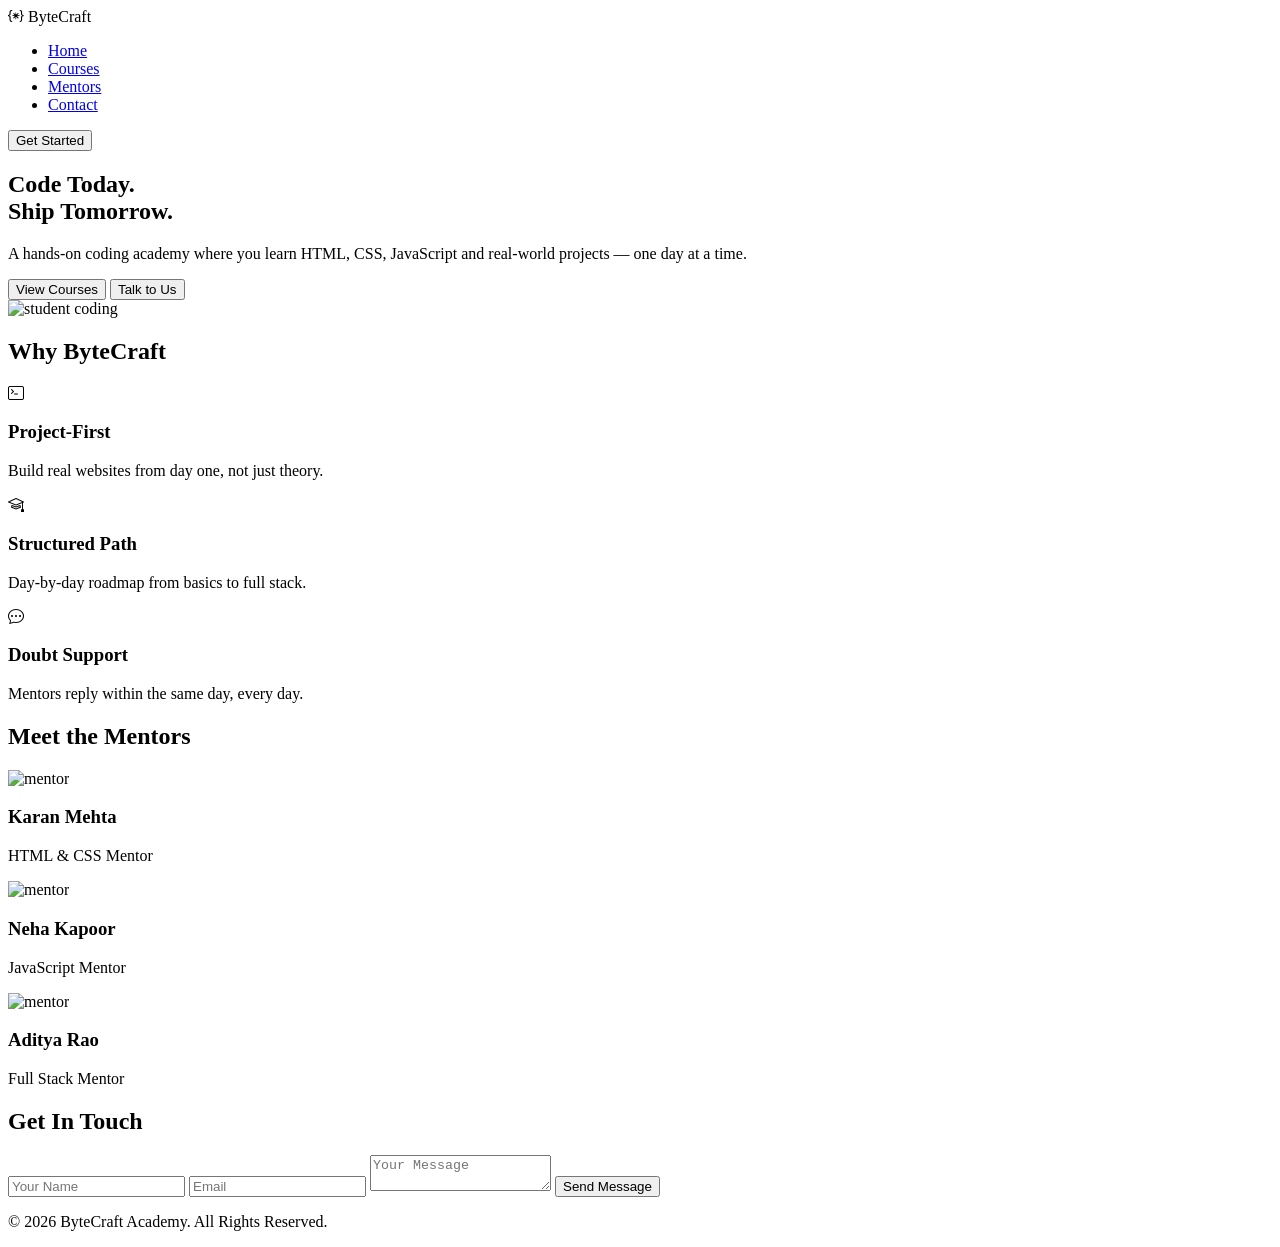
==== 25ESKCX042/Day-3/day3.html @ af268bdb "Uploaded day 3 assignment" ====
<!DOCTYPE html>
<html lang="en">
<head>
<meta charset="UTF-8">
<meta name="viewport" content="width=device-width, initial-scale=1.0">
<title>ByteCraft Academy</title>
<link rel="stylesheet" href="style.css">
<link rel="stylesheet"
href="https://cdn.jsdelivr.net/npm/bootstrap-icons@1.11.3/font/bootstrap-icons.min.css">
</head>
<body>

<!-- Navbar -->
<nav>
  <div class="logo">
    <i class="bi bi-braces-asterisk"></i> ByteCraft
  </div>
  <ul>
    <li><a href="#home">Home</a></li>
    <li><a href="#features">Courses</a></li>
    <li><a href="#team">Mentors</a></li>
    <li><a href="#contact">Contact</a></li>
  </ul>
  <button>Get Started</button>
</nav>

<!-- Hero -->
<section id="home" class="hero">
  <div class="left">
    <h1>Code Today.<br>Ship Tomorrow.</h1>
    <p>
      A hands-on coding academy where you learn HTML, CSS,
      JavaScript and real-world projects — one day at a time.
    </p>
    <div class="btns">
      <button class="primary">View Courses</button>
      <button class="secondary">Talk to Us</button>
    </div>
  </div>
  <div class="right">
    <img src="https://images.unsplash.com/photo-1517694712202-14dd9538aa97?w=600" alt="student coding">
  </div>
</section>

<!-- Features -->
<section id="features">
  <h2>Why ByteCraft</h2>
  <div class="cards">
    <div class="card">
      <i class="bi bi-terminal"></i>
      <h3>Project-First</h3>
      <p>Build real websites from day one, not just theory.</p>
    </div>
    <div class="card">
      <i class="bi bi-mortarboard"></i>
      <h3>Structured Path</h3>
      <p>Day-by-day roadmap from basics to full stack.</p>
    </div>
    <div class="card">
      <i class="bi bi-chat-dots"></i>
      <h3>Doubt Support</h3>
      <p>Mentors reply within the same day, every day.</p>
    </div>
  </div>
</section>

<!-- Team -->
<section id="team">
  <h2>Meet the Mentors</h2>
  <div class="team">
    <div class="member">
      <img src="https://randomuser.me/api/portraits/men/32.jpg" alt="mentor">
      <h3>Karan Mehta</h3>
      <p>HTML & CSS Mentor</p>
    </div>
    <div class="member">
      <img src="https://randomuser.me/api/portraits/women/44.jpg" alt="mentor">
      <h3>Neha Kapoor</h3>
      <p>JavaScript Mentor</p>
    </div>
    <div class="member">
      <img src="https://randomuser.me/api/portraits/men/56.jpg" alt="mentor">
      <h3>Aditya Rao</h3>
      <p>Full Stack Mentor</p>
    </div>
  </div>
</section>

<!-- Contact -->
<section id="contact">
  <h2>Get In Touch</h2>
  <form>
    <input type="text" placeholder="Your Name">
    <input type="email" placeholder="Email">
    <textarea placeholder="Your Message"></textarea>
    <button>Send Message</button>
  </form>
</section>

<footer>
  <p>© 2026 ByteCraft Academy. All Rights Reserved.</p>
</footer>

</body>
</html>
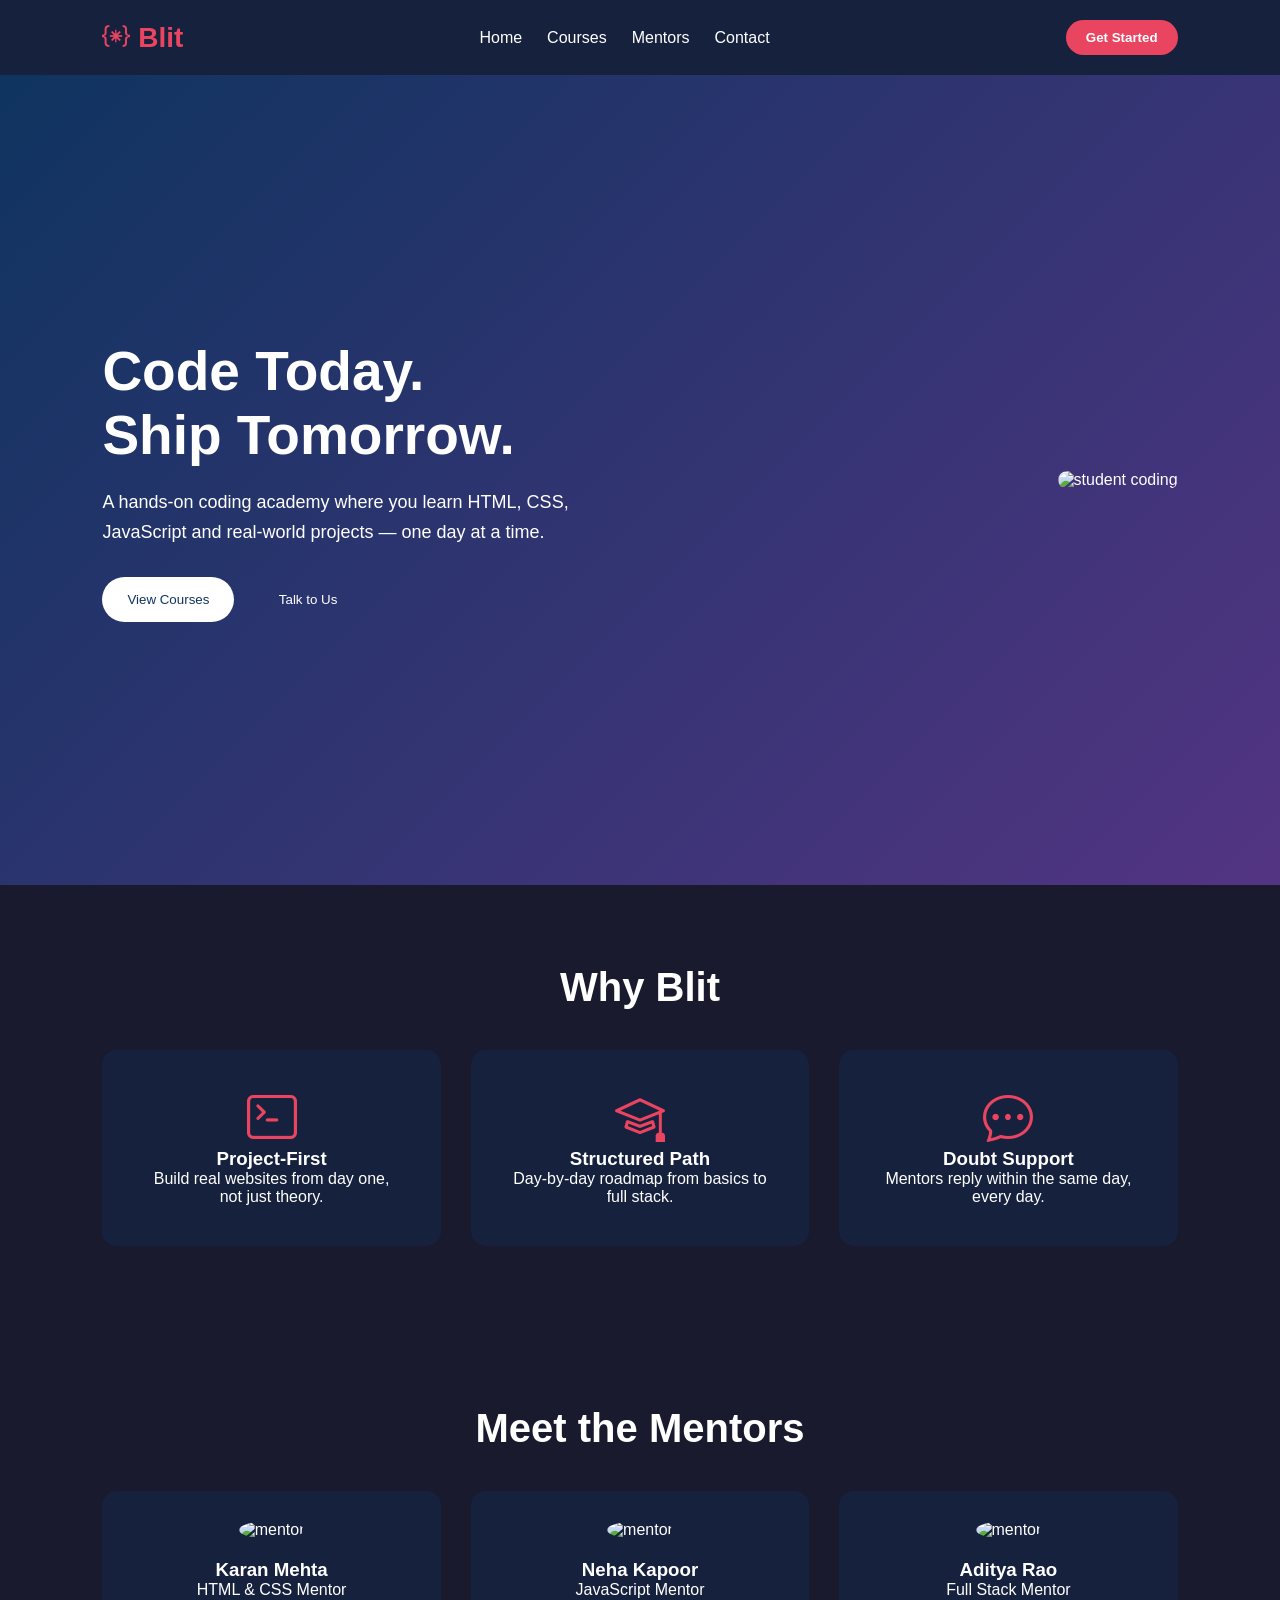
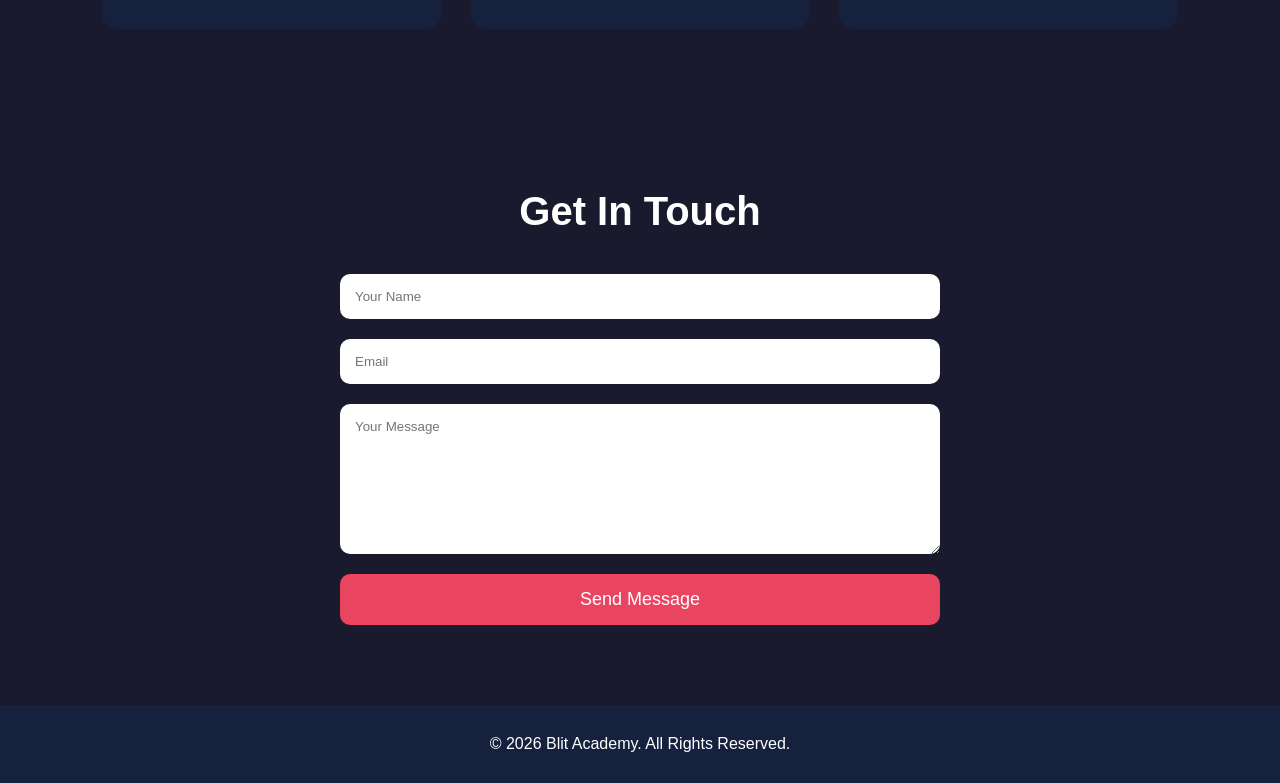
==== commit 1bb42a4d: "Update day3.html" ====
--- a/25ESKCX042/Day-3/day3.html
+++ b/25ESKCX042/Day-3/day3.html
@@ -3,8 +3,8 @@
 <head>
 <meta charset="UTF-8">
 <meta name="viewport" content="width=device-width, initial-scale=1.0">
-<title>ByteCraft Academy</title>
-<link rel="stylesheet" href="style.css">
+<title>Blit Academy</title>
+<link rel="stylesheet" href="day3.css">
 <link rel="stylesheet"
 href="https://cdn.jsdelivr.net/npm/bootstrap-icons@1.11.3/font/bootstrap-icons.min.css">
 </head>
@@ -13,7 +13,7 @@
 <!-- Navbar -->
 <nav>
   <div class="logo">
-    <i class="bi bi-braces-asterisk"></i> ByteCraft
+    <i class="bi bi-braces-asterisk"></i> Blit
   </div>
   <ul>
     <li><a href="#home">Home</a></li>
@@ -44,7 +44,7 @@
 
 <!-- Features -->
 <section id="features">
-  <h2>Why ByteCraft</h2>
+  <h2>Why Blit</h2>
   <div class="cards">
     <div class="card">
       <i class="bi bi-terminal"></i>
@@ -98,7 +98,7 @@
 </section>
 
 <footer>
-  <p>© 2026 ByteCraft Academy. All Rights Reserved.</p>
+  <p>© 2026 Blit Academy. All Rights Reserved.</p>
 </footer>
 
 </body>
--- a/25ESKCX042/Day-3/day3.css
+++ b/25ESKCX042/Day-3/day3.css
@@ -0,0 +1,222 @@
+*{
+  margin:0;
+  padding:0;
+  box-sizing:border-box;
+  scroll-behavior:smooth;
+  font-family:Arial,Helvetica,sans-serif;
+}
+body{
+  background:#1a1a2e;
+  color:white;
+}
+
+/* Navbar */
+nav{
+  position:sticky;
+  top:0;
+  z-index:1000;
+  display:flex;
+  justify-content:space-between;
+  align-items:center;
+  padding:20px 8%;
+  background:#16213e;
+}
+.logo{
+  font-size:28px;
+  font-weight:bold;
+  color:#e94560;
+}
+nav ul{
+  display:flex;
+  list-style:none;
+  gap:25px;
+}
+nav a{
+  color:white;
+  text-decoration:none;
+  transition:.3s;
+}
+nav a:hover{
+  color:#e94560;
+}
+nav button{
+  padding:10px 20px;
+  border:none;
+  border-radius:30px;
+  background:#e94560;
+  color:white;
+  cursor:pointer;
+  font-weight:bold;
+  transition:.3s;
+}
+nav button:hover{
+  transform:scale(1.1);
+}
+
+/* Hero */
+.hero{
+  display:flex;
+  align-items:center;
+  justify-content:space-between;
+  padding:80px 8%;
+  background:linear-gradient(135deg,#0f3460,#533483);
+  min-height:90vh;
+}
+.left{
+  width:50%;
+}
+.left h1{
+  font-size:55px;
+  margin-bottom:20px;
+}
+.left p{
+  font-size:18px;
+  line-height:30px;
+  margin-bottom:30px;
+}
+.btns button{
+  padding:15px 25px;
+  border:none;
+  border-radius:30px;
+  cursor:pointer;
+  margin-right:15px;
+  transition:.4s;
+}
+.primary{
+  background:white;
+  color:#0f3460;
+}
+.secondary{
+  background:transparent;
+  border:2px solid white;
+  color:white;
+}
+.btns button:hover{
+  transform:translateY(-5px);
+}
+.right img{
+  width:500px;
+  border-radius:20px;
+}
+
+/* Features */
+section{
+  padding:80px 8%;
+}
+h2{
+  text-align:center;
+  font-size:40px;
+  margin-bottom:40px;
+}
+.cards{
+  display:grid;
+  grid-template-columns:repeat(3,1fr);
+  gap:30px;
+}
+.card{
+  background:#16213e;
+  padding:40px;
+  border-radius:15px;
+  text-align:center;
+  transition:.4s;
+}
+.card:hover{
+  transform:translateY(-10px);
+  background:#0f3460;
+}
+.card i{
+  font-size:50px;
+  color:#e94560;
+  margin-bottom:20px;
+}
+
+/* Team */
+.team{
+  display:grid;
+  grid-template-columns:repeat(3,1fr);
+  gap:30px;
+}
+.member{
+  background:#16213e;
+  padding:30px;
+  border-radius:15px;
+  text-align:center;
+  transition:.4s;
+}
+.member:hover{
+  transform:scale(1.05);
+}
+.member img{
+  width:120px;
+  height:120px;
+  border-radius:50%;
+  margin-bottom:20px;
+}
+
+/* Contact */
+form{
+  max-width:600px;
+  margin:auto;
+  display:flex;
+  flex-direction:column;
+  gap:20px;
+}
+input,textarea{
+  padding:15px;
+  border:none;
+  border-radius:10px;
+}
+textarea{
+  height:150px;
+}
+form button{
+  padding:15px;
+  background:#e94560;
+  color:white;
+  border:none;
+  border-radius:10px;
+  font-size:18px;
+  cursor:pointer;
+  transition:.3s;
+}
+form button:hover{
+  background:#0f3460;
+}
+
+footer{
+  text-align:center;
+  padding:30px;
+  background:#16213e;
+}
+
+/* Responsive */
+@media(max-width:768px){
+  nav{
+    flex-direction:column;
+    gap:15px;
+  }
+  nav ul{
+    flex-direction:column;
+    text-align:center;
+  }
+  .hero{
+    flex-direction:column;
+    text-align:center;
+  }
+  .left{
+    width:100%;
+  }
+  .left h1{
+    font-size:40px;
+  }
+  .right img{
+    width:100%;
+    margin-top:30px;
+  }
+  .cards{
+    grid-template-columns:1fr;
+  }
+  .team{
+    grid-template-columns:1fr;
+  }
+}
